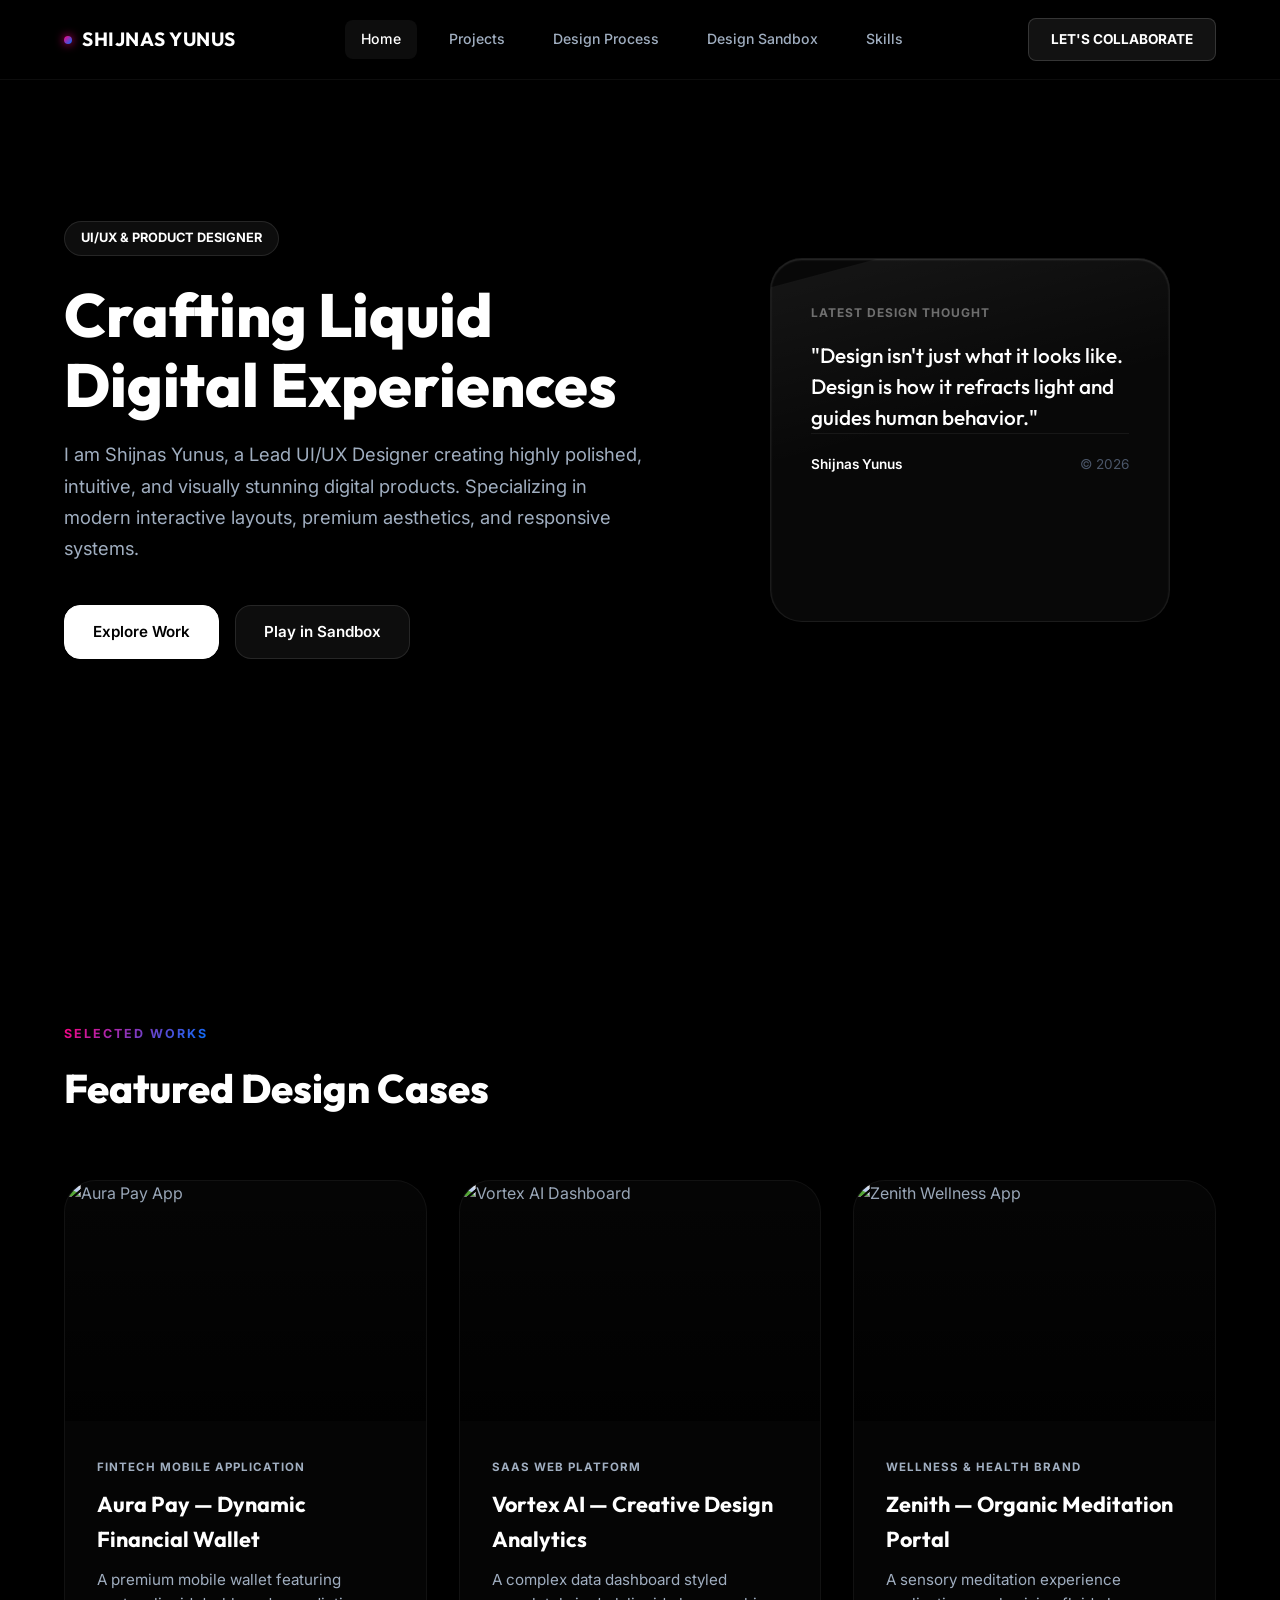
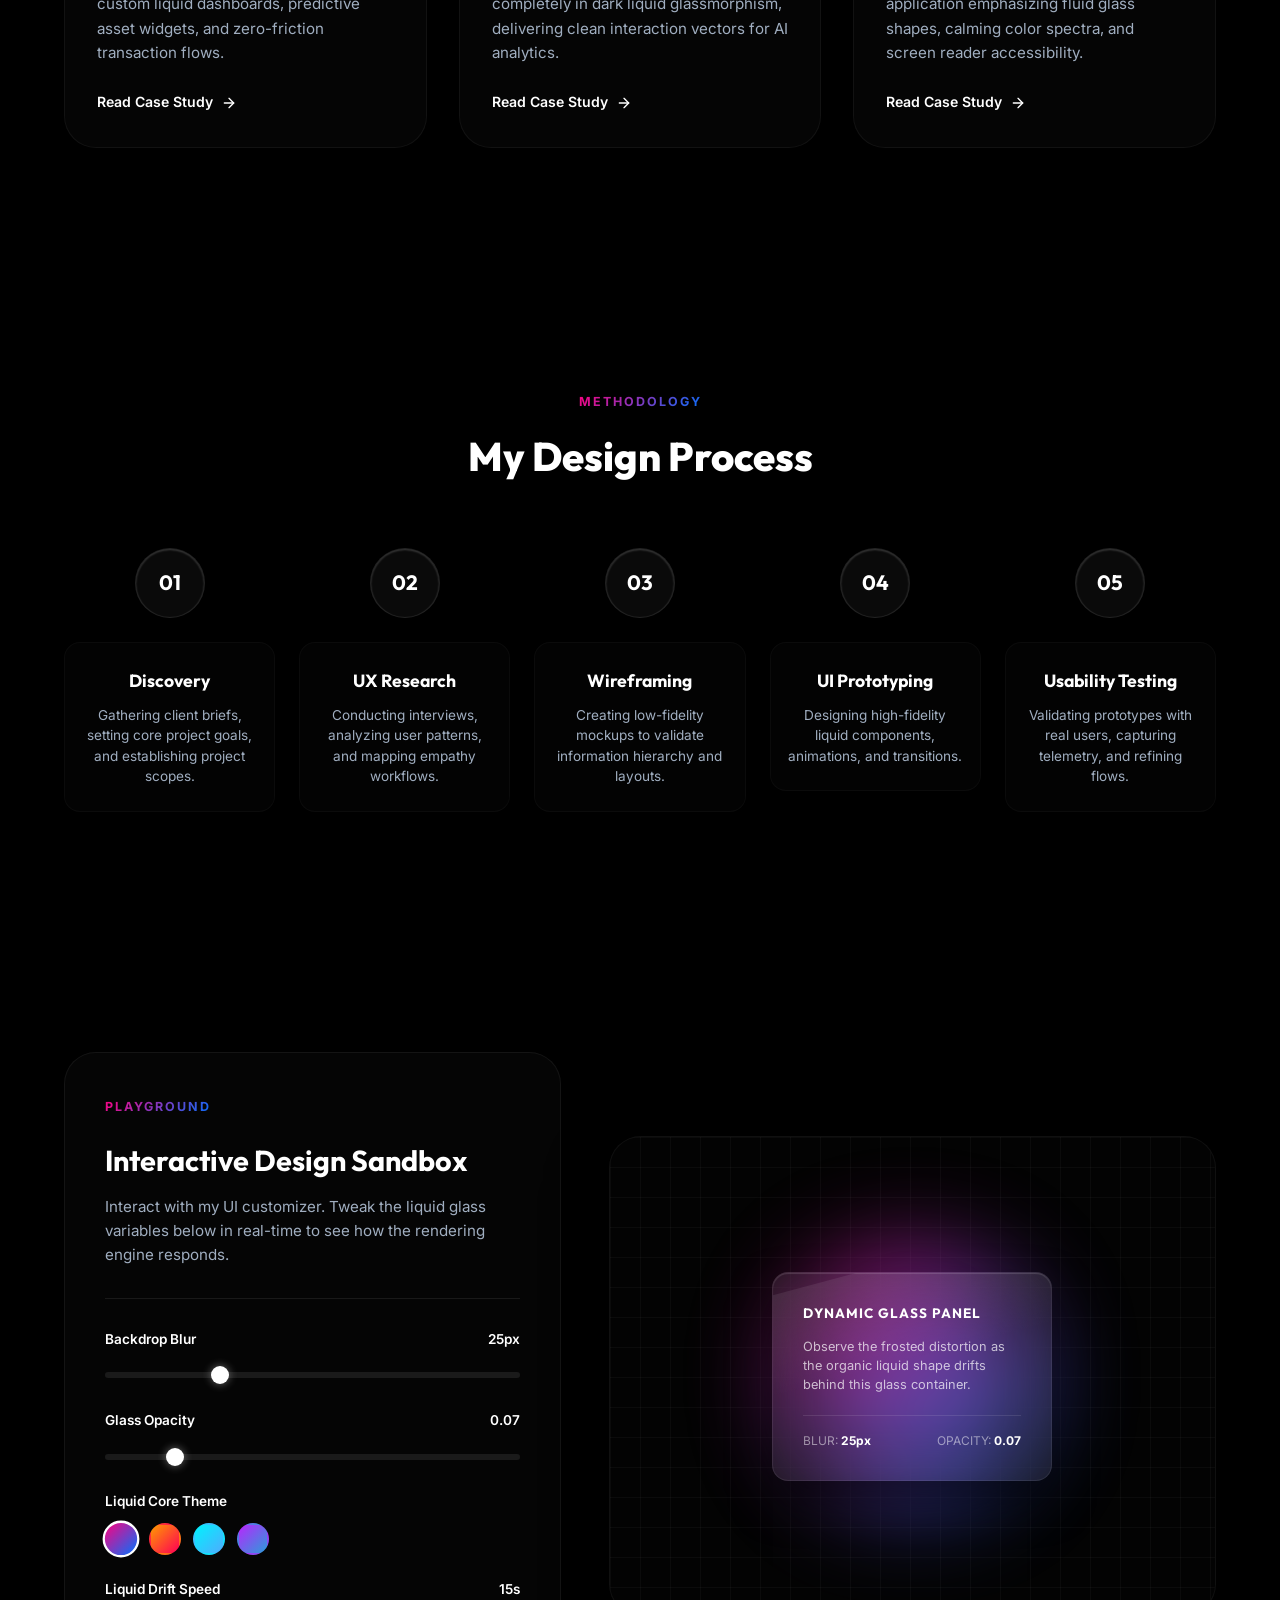
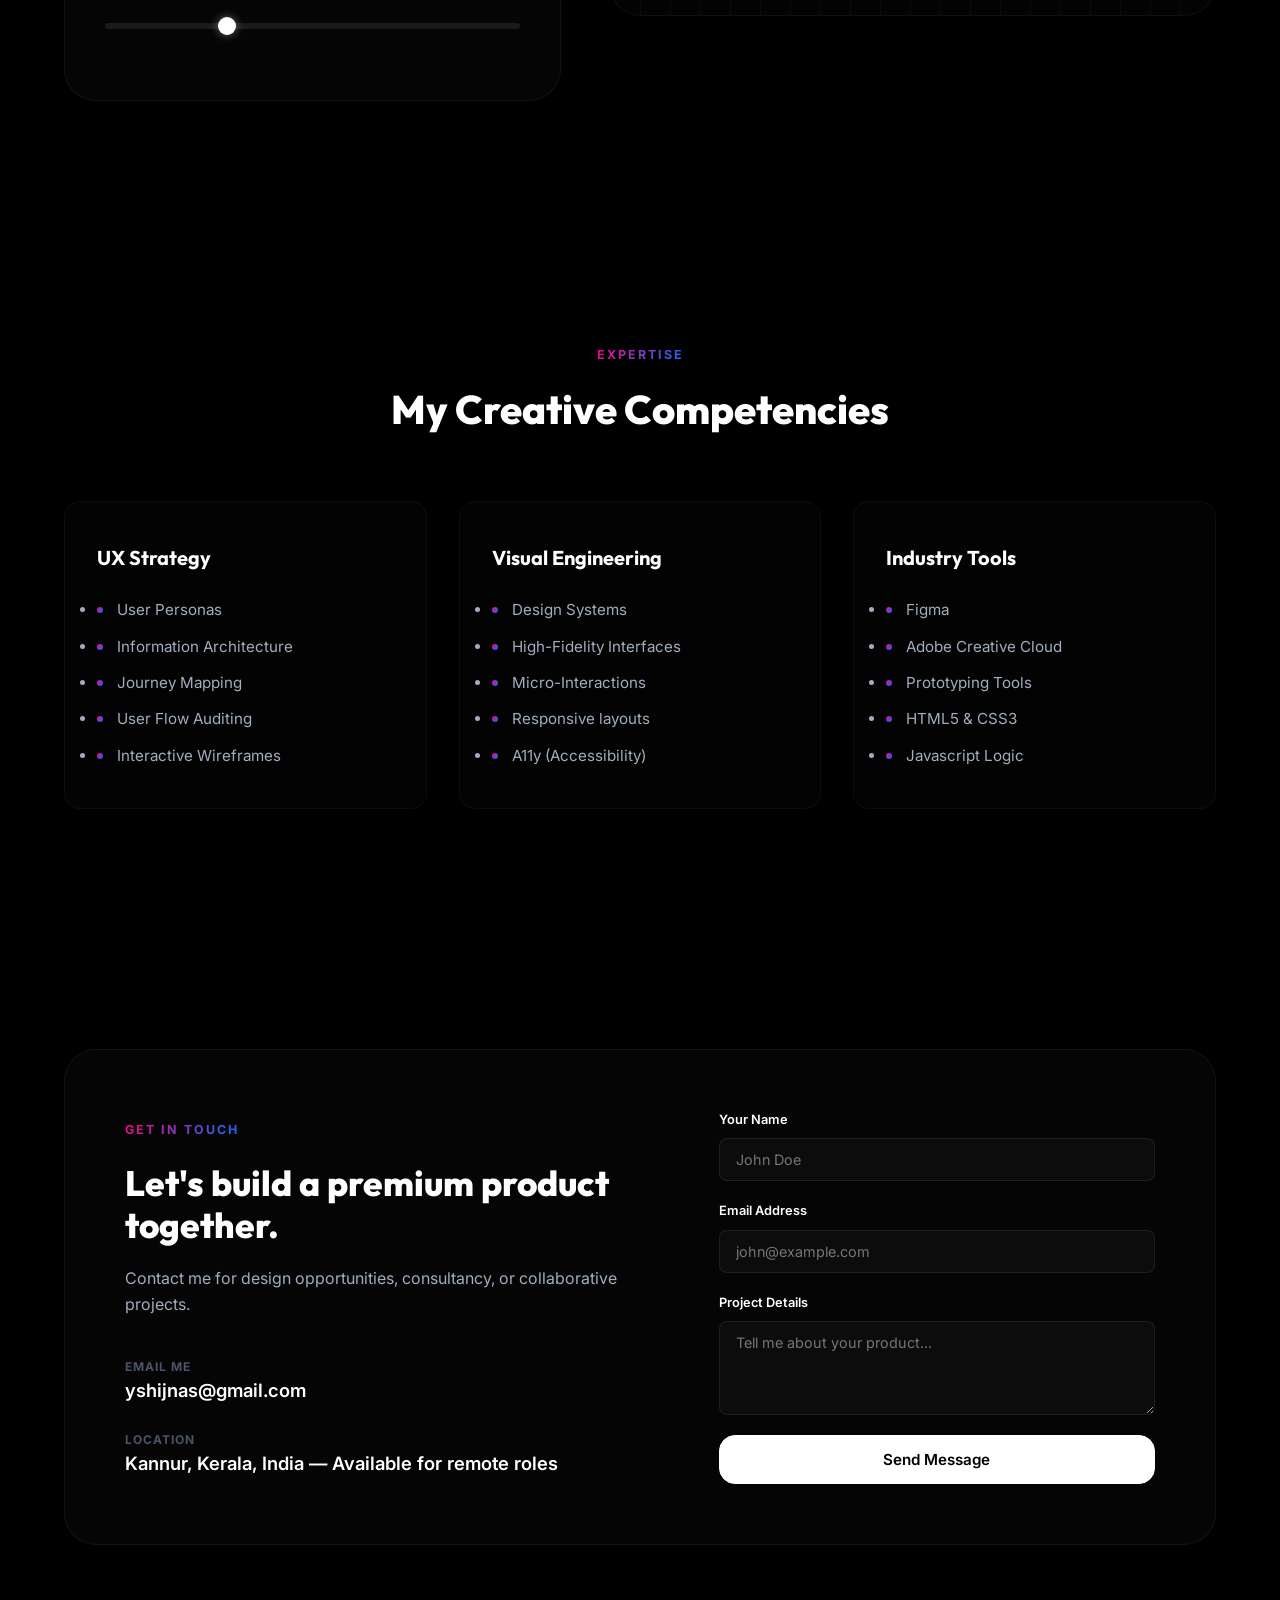
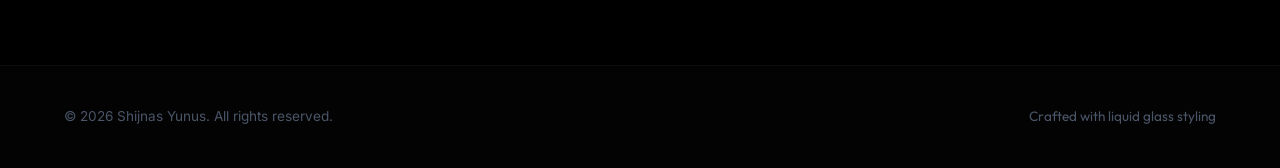
==== ui-ux/index.html @ d9aaab81 "chore: restructure project to root directory" ====
<!DOCTYPE html>
<html lang="en">
<head>
  <meta charset="UTF-8">
  <meta name="viewport" content="width=device-width, initial-scale=1.0">
  <title>Shijnas Yunus | Lead UI/UX Designer Portfolio</title>
  <meta name="description" content="Portfolio of Shijnas Yunus, Lead UI/UX Designer. Specializing in liquid glass designs, wireframing, interactive prototyping, and modern design systems.">
  
  <!-- Google Fonts -->
  <link rel="preconnect" href="https://fonts.googleapis.com">
  <link rel="preconnect" href="https://fonts.gstatic.com" crossorigin>
  <link href="https://fonts.googleapis.com/css2?family=Inter:wght@300;400;500;600;700&family=Outfit:wght@400;500;600;700;800&display=swap" rel="stylesheet">
  
  <!-- CSS Stylesheet -->
  <link rel="stylesheet" href="styles.css">
</head>
<body>

  <!-- Floating Liquid Organic Blobs behind glass -->
  <div class="liquid-background">
    <div class="liquid-blob blob-red"></div>
    <div class="liquid-blob blob-blue"></div>
    <div class="liquid-blob blob-purple"></div>
  </div>

  <!-- Glass Header -->
  <header class="glass-header">
    <div class="header-container">
      <a href="#home" class="logo">
        <span class="logo-dot"></span>
        <span>SHIJNAS YUNUS</span>
      </a>
      
      <button class="menu-toggle" aria-label="Toggle navigation">
        <span></span>
        <span></span>
        <span></span>
      </button>

      <nav class="nav-menu">
        <a href="#home" class="nav-link active">Home</a>
        <a href="#projects" class="nav-link">Projects</a>
        <a href="#process" class="nav-link">Design Process</a>
        <a href="#sandbox" class="nav-link">Design Sandbox</a>
        <a href="#skills" class="nav-link">Skills</a>
        <a href="#contact" class="nav-btn-mobile">Let's Collaborate</a>
      </nav>
      
      <a href="#contact" class="nav-btn">LET'S COLLABORATE</a>
    </div>
  </header>

  <!-- Hero Section -->
  <section id="home" class="hero-section">
    <div class="container hero-container">
      <div class="hero-content">
        <span class="designer-badge">UI/UX & PRODUCT DESIGNER</span>
        <h1 class="hero-title">Crafting Liquid Digital Experiences</h1>
        <p class="hero-desc">
          I am Shijnas Yunus, a Lead UI/UX Designer creating highly polished, intuitive, and visually stunning digital products. Specializing in modern interactive layouts, premium aesthetics, and responsive systems.
        </p>
        <div class="hero-ctas">
          <a href="#projects" class="btn btn-glass-primary">Explore Work</a>
          <a href="#sandbox" class="btn btn-glass-secondary">Play in Sandbox</a>
        </div>
      </div>

      <!-- Glass Visual Box -->
      <div class="hero-glass-box">
        <div class="liquid-glass-card">
          <div class="glass-reflection"></div>
          <div class="card-inner-content">
            <span class="card-tag">LATEST DESIGN THOUGHT</span>
            <h3>"Design isn't just what it looks like. Design is how it refracts light and guides human behavior."</h3>
            <div class="card-meta">
              <span class="designer-name">Shijnas Yunus</span>
              <span class="design-year">© 2026</span>
            </div>
          </div>
        </div>
      </div>
    </div>
  </section>

  <!-- Projects Section -->
  <section id="projects" class="projects-section">
    <div class="container">
      <div class="section-header">
        <span class="sub-tag">SELECTED WORKS</span>
        <h2 class="title">Featured Design Cases</h2>
      </div>

      <div class="projects-grid">
        <!-- Project 1 -->
        <div class="project-card">
          <div class="project-img-wrapper">
            <img src="https://images.unsplash.com/photo-1616469829581-73993eb86b02?auto=format&fit=crop&q=80&w=600" alt="Aura Pay App" class="project-img">
            <div class="img-glass-overlay"></div>
          </div>
          <div class="project-details">
            <span class="project-tag">FINTECH MOBILE APPLICATION</span>
            <h3 class="project-title">Aura Pay — Dynamic Financial Wallet</h3>
            <p class="project-desc">A premium mobile wallet featuring custom liquid dashboards, predictive asset widgets, and zero-friction transaction flows.</p>
            <div class="project-links">
              <a href="#" class="view-case-btn">Read Case Study <svg xmlns="http://www.w3.org/2000/svg" width="16" height="16" viewBox="0 0 24 24" fill="none" stroke="currentColor" stroke-width="2" stroke-linecap="round" stroke-linejoin="round"><line x1="5" y1="12" x2="19" y2="12"></line><polyline points="12 5 19 12 12 19"></polyline></svg></a>
            </div>
          </div>
        </div>

        <!-- Project 2 -->
        <div class="project-card">
          <div class="project-img-wrapper">
            <img src="https://images.unsplash.com/photo-1551288049-bebda4e38f71?auto=format&fit=crop&q=80&w=600" alt="Vortex AI Dashboard" class="project-img">
            <div class="img-glass-overlay"></div>
          </div>
          <div class="project-details">
            <span class="project-tag">SAAS WEB PLATFORM</span>
            <h3 class="project-title">Vortex AI — Creative Design Analytics</h3>
            <p class="project-desc">A complex data dashboard styled completely in dark liquid glassmorphism, delivering clean interaction vectors for AI analytics.</p>
            <div class="project-links">
              <a href="#" class="view-case-btn">Read Case Study <svg xmlns="http://www.w3.org/2000/svg" width="16" height="16" viewBox="0 0 24 24" fill="none" stroke="currentColor" stroke-width="2" stroke-linecap="round" stroke-linejoin="round"><line x1="5" y1="12" x2="19" y2="12"></line><polyline points="12 5 19 12 12 19"></polyline></svg></a>
            </div>
          </div>
        </div>

        <!-- Project 3 -->
        <div class="project-card">
          <div class="project-img-wrapper">
            <img src="https://images.unsplash.com/photo-1506126613408-eca07ce68773?auto=format&fit=crop&q=80&w=600" alt="Zenith Wellness App" class="project-img">
            <div class="img-glass-overlay"></div>
          </div>
          <div class="project-details">
            <span class="project-tag">WELLNESS & HEALTH BRAND</span>
            <h3 class="project-title">Zenith — Organic Meditation Portal</h3>
            <p class="project-desc">A sensory meditation experience application emphasizing fluid glass shapes, calming color spectra, and screen reader accessibility.</p>
            <div class="project-links">
              <a href="#" class="view-case-btn">Read Case Study <svg xmlns="http://www.w3.org/2000/svg" width="16" height="16" viewBox="0 0 24 24" fill="none" stroke="currentColor" stroke-width="2" stroke-linecap="round" stroke-linejoin="round"><line x1="5" y1="12" x2="19" y2="12"></line><polyline points="12 5 19 12 12 19"></polyline></svg></a>
            </div>
          </div>
        </div>
      </div>
    </div>
  </section>

  <!-- Design Process Section -->
  <section id="process" class="process-section">
    <div class="container">
      <div class="section-header centered">
        <span class="sub-tag">METHODOLOGY</span>
        <h2 class="title">My Design Process</h2>
      </div>

      <div class="process-flow">
        <!-- Node 1 -->
        <div class="process-node">
          <div class="node-glass-circle">01</div>
          <div class="node-card">
            <h4>Discovery</h4>
            <p>Gathering client briefs, setting core project goals, and establishing project scopes.</p>
          </div>
        </div>

        <!-- Node 2 -->
        <div class="process-node">
          <div class="node-glass-circle">02</div>
          <div class="node-card">
            <h4>UX Research</h4>
            <p>Conducting interviews, analyzing user patterns, and mapping empathy workflows.</p>
          </div>
        </div>

        <!-- Node 3 -->
        <div class="process-node">
          <div class="node-glass-circle">03</div>
          <div class="node-card">
            <h4>Wireframing</h4>
            <p>Creating low-fidelity mockups to validate information hierarchy and layouts.</p>
          </div>
        </div>

        <!-- Node 4 -->
        <div class="process-node">
          <div class="node-glass-circle">04</div>
          <div class="node-card">
            <h4>UI Prototyping</h4>
            <p>Designing high-fidelity liquid components, animations, and transitions.</p>
          </div>
        </div>

        <!-- Node 5 -->
        <div class="process-node">
          <div class="node-glass-circle">05</div>
          <div class="node-card">
            <h4>Usability Testing</h4>
            <p>Validating prototypes with real users, capturing telemetry, and refining flows.</p>
          </div>
        </div>
      </div>
    </div>
  </section>

  <!-- Design Sandbox / Playground -->
  <section id="sandbox" class="sandbox-section">
    <div class="container">
      <div class="sandbox-grid">
        <!-- Controls Panel -->
        <div class="sandbox-controls-card">
          <span class="sub-tag">PLAYGROUND</span>
          <h3 class="sandbox-title">Interactive Design Sandbox</h3>
          <p class="sandbox-desc">
            Interact with my UI customizer. Tweak the liquid glass variables below in real-time to see how the rendering engine responds.
          </p>

          <hr class="control-divider">

          <div class="control-group">
            <div class="control-label-row">
              <label for="blur-slider">Backdrop Blur</label>
              <span id="blur-val">25px</span>
            </div>
            <input type="range" id="blur-slider" min="5" max="80" value="25" class="slider">
          </div>

          <div class="control-group">
            <div class="control-label-row">
              <label for="opacity-slider">Glass Opacity</label>
              <span id="opacity-val">0.07</span>
            </div>
            <input type="range" id="opacity-slider" min="1" max="40" value="7" class="slider">
          </div>

          <div class="control-group">
            <div class="control-label-row">
              <label for="color-picker">Liquid Core Theme</label>
            </div>
            <div class="color-options">
              <button class="color-btn active" data-gradient="linear-gradient(135deg, #ff007f, #0072ff)"></button>
              <button class="color-btn" data-gradient="linear-gradient(135deg, #ff9900, #ff0055)"></button>
              <button class="color-btn" data-gradient="linear-gradient(135deg, #00f2fe, #4facfe)"></button>
              <button class="color-btn" data-gradient="linear-gradient(135deg, #b827fc, #2c9cdb)"></button>
            </div>
          </div>

          <div class="control-group">
            <div class="control-label-row">
              <label for="speed-slider">Liquid Drift Speed</label>
              <span id="speed-val">15s</span>
            </div>
            <input type="range" id="speed-slider" min="5" max="40" value="15" class="slider">
          </div>
        </div>

        <!-- Live Viewport Display Panel -->
        <div class="sandbox-viewport-card">
          <div class="viewport-mesh-bg"></div>
          <!-- Sandbox Organic Fluid Shape -->
          <div class="viewport-fluid-blob" id="sandbox-blob"></div>
          
          <!-- Custom Glass Card -->
          <div class="custom-glass-card" id="sandbox-glass-card">
            <div class="custom-glass-reflection"></div>
            <div class="viewport-inner-content">
              <h4>DYNAMIC GLASS PANEL</h4>
              <p>Observe the frosted distortion as the organic liquid shape drifts behind this glass container.</p>
              <div class="spec-metrics">
                <div><span>BLUR:</span> <strong id="spec-blur">25px</strong></div>
                <div><span>OPACITY:</span> <strong id="spec-opacity">0.07</strong></div>
              </div>
            </div>
          </div>
        </div>
      </div>
    </div>
  </section>

  <!-- Skills & Tools -->
  <section id="skills" class="skills-section">
    <div class="container">
      <div class="section-header centered">
        <span class="sub-tag">EXPERTISE</span>
        <h2 class="title">My Creative Competencies</h2>
      </div>

      <div class="skills-grid-layout">
        <!-- Competency Card 1 -->
        <div class="glass-skill-card">
          <h3>UX Strategy</h3>
          <ul class="skill-tags">
            <li>User Personas</li>
            <li>Information Architecture</li>
            <li>Journey Mapping</li>
            <li>User Flow Auditing</li>
            <li>Interactive Wireframes</li>
          </ul>
        </div>

        <!-- Competency Card 2 -->
        <div class="glass-skill-card">
          <h3>Visual Engineering</h3>
          <ul class="skill-tags">
            <li>Design Systems</li>
            <li>High-Fidelity Interfaces</li>
            <li>Micro-Interactions</li>
            <li>Responsive layouts</li>
            <li>A11y (Accessibility)</li>
          </ul>
        </div>

        <!-- Competency Card 3 -->
        <div class="glass-skill-card">
          <h3>Industry Tools</h3>
          <ul class="skill-tags">
            <li>Figma</li>
            <li>Adobe Creative Cloud</li>
            <li>Prototyping Tools</li>
            <li>HTML5 & CSS3</li>
            <li>Javascript Logic</li>
          </ul>
        </div>
      </div>
    </div>
  </section>

  <!-- Contact Section (Let's Collaborate) -->
  <section id="contact" class="contact-section">
    <div class="container">
      <div class="contact-glass-panel">
        <div class="contact-left">
          <span class="sub-tag">GET IN TOUCH</span>
          <h2>Let's build a premium product together.</h2>
          <p>Contact me for design opportunities, consultancy, or collaborative projects.</p>
          
          <div class="contact-info">
            <div class="contact-item">
              <span class="info-label">EMAIL ME</span>
              <a href="mailto:yshijnas@gmail.com" class="info-val">yshijnas@gmail.com</a>
            </div>
            <div class="contact-item">
              <span class="info-label">LOCATION</span>
              <span class="info-val">Kannur, Kerala, India — Available for remote roles</span>
            </div>
          </div>
        </div>

        <div class="contact-right">
          <!-- Glass Input Form -->
          <form class="glass-form" onsubmit="event.preventDefault(); alert('Message simulation sent successfully!');">
            <div class="form-group">
              <label for="name">Your Name</label>
              <input type="text" id="name" required placeholder="John Doe">
            </div>
            <div class="form-group">
              <label for="email">Email Address</label>
              <input type="email" id="email" required placeholder="john@example.com">
            </div>
            <div class="form-group">
              <label for="message">Project Details</label>
              <textarea id="message" rows="4" required placeholder="Tell me about your product..."></textarea>
            </div>
            <button type="submit" class="btn btn-glass-primary btn-full">Send Message</button>
          </form>
        </div>
      </div>
    </div>
  </section>

  <!-- Footer -->
  <footer class="footer">
    <div class="container footer-container">
      <p>&copy; 2026 Shijnas Yunus. All rights reserved.</p>
      <p class="designed-by">Crafted with liquid glass styling</p>
    </div>
  </footer>

  <!-- Script File -->
  <script src="script.js"></script>
</body>
</html>
---- ui-ux/styles.css ----
/* ==========================================================================
   DESIGN VARIABLES
   ========================================================================== */
:root {
  --bg-black: #000000;
  --bg-black-soft: #050505;
  --text-primary: #ffffff;
  --text-secondary: #a0aec0;
  --text-muted: #4a5568;
  
  /* Glass Variables (Can be updated dynamically by JS Sandbox) */
  --glass-blur: 25px;
  --glass-opacity: 0.07;
  --glass-border: rgba(255, 255, 255, 0.08);
  --glass-background: rgba(255, 255, 255, var(--glass-opacity));
  
  /* Active Liquid Core Theme Gradients */
  --liquid-gradient: linear-gradient(135deg, #ff007f, #0072ff);
  --liquid-speed: 15s;
  
  /* Fonts */
  --font-display: 'Outfit', sans-serif;
  --font-body: 'Inter', sans-serif;
  
  --radius-sm: 8px;
  --radius-md: 16px;
  --radius-lg: 32px;
  --transition-normal: 0.4s cubic-bezier(0.16, 1, 0.3, 1);
  --transition-fast: 0.2s cubic-bezier(0.16, 1, 0.3, 1);
}

/* ==========================================================================
   RESET & BASE
   ========================================================================== */
*, *::before, *::after {
  box-sizing: border-box;
  margin: 0;
  padding: 0;
}

html {
  scroll-behavior: smooth;
  font-size: 16px;
  background-color: var(--bg-black);
}

body {
  font-family: var(--font-body);
  color: var(--text-secondary);
  background-color: var(--bg-black);
  overflow-x: hidden;
  line-height: 1.6;
}

::-webkit-scrollbar {
  width: 8px;
}
::-webkit-scrollbar-track {
  background: var(--bg-black);
}
::-webkit-scrollbar-thumb {
  background: rgba(255, 255, 255, 0.15);
  border-radius: 4px;
}
::-webkit-scrollbar-thumb:hover {
  background: rgba(255, 255, 255, 0.3);
}

a {
  text-decoration: none;
  color: inherit;
  transition: var(--transition-fast);
}

/* ==========================================================================
   LIQUID BACKGROUND ACCENTS
   ========================================================================== */
.liquid-background {
  position: fixed;
  inset: 0;
  z-index: -1;
  overflow: hidden;
  background-color: var(--bg-black);
  pointer-events: none;
}

.liquid-blob {
  position: absolute;
  border-radius: 50%;
  filter: blur(80px);
  mix-blend-mode: screen;
  opacity: 0.35;
  animation: floatFluid var(--liquid-speed) infinite alternate ease-in-out;
}

.blob-red {
  width: 450px;
  height: 450px;
  background: linear-gradient(135deg, #ff007f, #7f00ff);
  top: -10%;
  left: 10%;
  animation-duration: 20s;
}

.blob-blue {
  width: 500px;
  height: 500px;
  background: linear-gradient(135deg, #0072ff, #00c6ff);
  bottom: 10%;
  right: -10%;
  animation-duration: 25s;
  animation-delay: -5s;
}

.blob-purple {
  width: 350px;
  height: 350px;
  background: linear-gradient(135deg, #a83279, #ff4b2b);
  top: 40%;
  left: 60%;
  animation-duration: 18s;
  animation-delay: -3s;
}

@keyframes floatFluid {
  0% {
    transform: translate(0, 0) scale(1) rotate(0deg);
    border-radius: 42% 58% 70% 30% / 45% 45% 55% 55%;
  }
  50% {
    transform: translate(80px, 60px) scale(1.15) rotate(180deg);
    border-radius: 70% 30% 52% 48% / 60% 40% 60% 40%;
  }
  100% {
    transform: translate(-40px, 100px) scale(0.9) rotate(360deg);
    border-radius: 35% 65% 30% 70% / 50% 50% 50% 50%;
  }
}

/* ==========================================================================
   LAYOUT
   ========================================================================== */
.container {
  width: 100%;
  max-width: 1200px;
  margin: 0 auto;
  padding: 0 24px;
}

section {
  padding: 120px 0;
  position: relative;
}

/* ==========================================================================
   GLASS STYLING UTILITIES (LIQUID GLASS SYSTEM)
   ========================================================================== */
.glass-panel {
  background: var(--glass-background);
  backdrop-filter: blur(var(--glass-blur));
  -webkit-backdrop-filter: blur(var(--glass-blur));
  border: 1px solid var(--glass-border);
  box-shadow: 
    0 10px 30px rgba(0, 0, 0, 0.5),
    inset 0 1px 1px rgba(255, 255, 255, 0.1);
}

/* ==========================================================================
   GLASS HEADER
   ========================================================================== */
.glass-header {
  height: 80px;
  position: fixed;
  top: 0; left: 0; right: 0;
  z-index: 1000;
  display: flex;
  align-items: center;
  background-color: rgba(0, 0, 0, 0.4);
  backdrop-filter: blur(20px);
  -webkit-backdrop-filter: blur(20px);
  border-bottom: 1px solid rgba(255, 255, 255, 0.05);
  transition: var(--transition-normal);
}

.header-container {
  width: 100%;
  max-width: 1200px;
  margin: 0 auto;
  padding: 0 24px;
  display: flex;
  align-items: center;
  justify-content: space-between;
}

.logo {
  display: flex;
  align-items: center;
  gap: 10px;
  font-family: var(--font-display);
  font-weight: 700;
  font-size: 1.2rem;
  color: var(--text-primary);
  letter-spacing: 0.5px;
}
.logo-dot {
  width: 8px;
  height: 8px;
  border-radius: 50%;
  background: var(--liquid-gradient);
  box-shadow: 0 0 10px #ff007f;
}

.nav-menu {
  display: flex;
  align-items: center;
  gap: 16px;
}

.nav-link {
  font-family: var(--font-body);
  font-size: 0.88rem;
  font-weight: 500;
  color: var(--text-secondary);
  padding: 8px 16px;
  border-radius: var(--radius-sm);
}
.nav-link:hover, .nav-link.active {
  color: var(--text-primary);
  background-color: rgba(255, 255, 255, 0.05);
}

.nav-btn {
  font-family: var(--font-body);
  font-size: 0.85rem;
  font-weight: 700;
  padding: 10px 22px;
  border-radius: var(--radius-sm);
  background: var(--glass-background);
  backdrop-filter: blur(10px);
  border: 1px solid rgba(255, 255, 255, 0.15);
  color: var(--text-primary);
  box-shadow: 0 4px 15px rgba(0, 0, 0, 0.3);
}
.nav-btn:hover {
  background-color: var(--text-primary);
  color: var(--bg-black);
  transform: translateY(-2px);
  border-color: var(--text-primary);
}

.nav-btn-mobile {
  display: none;
}

.menu-toggle {
  display: none;
  flex-direction: column;
  justify-content: space-between;
  width: 26px;
  height: 18px;
  background: transparent;
  border: none;
  cursor: pointer;
  z-index: 1001;
}
.menu-toggle span {
  width: 100%;
  height: 2px;
  background-color: var(--text-primary);
  transition: all 0.3s ease;
}

/* ==========================================================================
   BUTTONS
   ========================================================================== */
.btn {
  display: inline-flex;
  align-items: center;
  justify-content: center;
  padding: 14px 28px;
  border-radius: var(--radius-md);
  font-family: var(--font-body);
  font-size: 0.95rem;
  font-weight: 600;
  cursor: pointer;
  transition: var(--transition-normal);
}

.btn-glass-primary {
  background: var(--text-primary);
  color: var(--bg-black);
  border: 1px solid var(--text-primary);
}
.btn-glass-primary:hover {
  background: transparent;
  color: var(--text-primary);
  transform: translateY(-3px);
  box-shadow: 0 10px 25px rgba(255, 255, 255, 0.1);
}

.btn-glass-secondary {
  background: rgba(255, 255, 255, 0.05);
  color: var(--text-primary);
  border: 1px solid rgba(255, 255, 255, 0.1);
  backdrop-filter: blur(10px);
}
.btn-glass-secondary:hover {
  background: rgba(255, 255, 255, 0.1);
  border-color: rgba(255, 255, 255, 0.2);
  transform: translateY(-2px);
}

.btn-full {
  width: 100%;
}

/* ==========================================================================
   SECTION HEADER
   ========================================================================== */
.section-header {
  margin-bottom: 60px;
}
.section-header.centered {
  text-align: center;
}

.sub-tag {
  display: inline-block;
  font-family: var(--font-body);
  font-size: 0.78rem;
  font-weight: 700;
  letter-spacing: 2px;
  background: var(--liquid-gradient);
  -webkit-background-clip: text;
  -webkit-text-fill-color: transparent;
  margin-bottom: 12px;
  text-transform: uppercase;
}

.title {
  font-family: var(--font-display);
  font-size: 2.5rem;
  font-weight: 800;
  color: var(--text-primary);
}

/* ==========================================================================
   HERO SECTION
   ========================================================================== */
.hero-section {
  min-height: 100vh;
  display: flex;
  align-items: center;
  padding-top: 100px;
}

.hero-container {
  display: grid;
  grid-template-columns: 1.1fr 0.9fr;
  gap: 60px;
  align-items: center;
}

.designer-badge {
  display: inline-block;
  font-family: var(--font-body);
  font-size: 0.8rem;
  font-weight: 700;
  color: var(--text-primary);
  background-color: rgba(255, 255, 255, 0.05);
  border: 1px solid rgba(255, 255, 255, 0.1);
  padding: 6px 16px;
  border-radius: 30px;
  margin-bottom: 24px;
}

.hero-title {
  font-family: var(--font-display);
  font-size: 3.8rem;
  font-weight: 800;
  line-height: 1.15;
  color: var(--text-primary);
  margin-bottom: 20px;
}

.hero-desc {
  font-size: 1.15rem;
  line-height: 1.7;
  color: var(--text-secondary);
  margin-bottom: 40px;
  max-width: 580px;
}

.hero-ctas {
  display: flex;
  gap: 16px;
}

/* Hero Glass Box */
.hero-glass-box {
  display: flex;
  justify-content: center;
}

.liquid-glass-card {
  width: 100%;
  max-width: 400px;
  aspect-ratio: 1.1 / 1;
  background: rgba(255, 255, 255, 0.03);
  backdrop-filter: blur(35px);
  -webkit-backdrop-filter: blur(35px);
  border: 1px solid rgba(255, 255, 255, 0.08);
  border-radius: var(--radius-lg);
  padding: 40px;
  position: relative;
  overflow: hidden;
  box-shadow: 
    0 30px 60px rgba(0, 0, 0, 0.6),
    inset 0 1px 2px rgba(255, 255, 255, 0.15);
  display: flex;
  flex-direction: column;
  justify-content: space-between;
}

.glass-reflection {
  position: absolute;
  top: 0; left: 0; right: 0; height: 50%;
  background: linear-gradient(to bottom, rgba(255, 255, 255, 0.05) 0%, transparent 100%);
  transform: skewY(-15deg) translateY(-25px);
  pointer-events: none;
}

.card-tag {
  font-family: var(--font-body);
  font-size: 0.75rem;
  font-weight: 700;
  color: rgba(255, 255, 255, 0.4);
  letter-spacing: 1px;
}

.liquid-glass-card h3 {
  font-family: var(--font-display);
  font-size: 1.3rem;
  font-weight: 500;
  color: var(--text-primary);
  line-height: 1.5;
  margin-top: 15px;
}

.card-meta {
  display: flex;
  justify-content: space-between;
  border-top: 1px solid rgba(255, 255, 255, 0.06);
  padding-top: 20px;
  font-size: 0.85rem;
}
.designer-name {
  color: var(--text-primary);
  font-weight: 600;
}
.design-year {
  color: var(--text-muted);
}

/* ==========================================================================
   PROJECTS SECTION
   ========================================================================== */
.projects-grid {
  display: grid;
  grid-template-columns: repeat(auto-fit, minmax(320px, 1fr));
  gap: 32px;
}

.project-card {
  background: rgba(255, 255, 255, 0.02);
  backdrop-filter: blur(20px);
  border: 1px solid rgba(255, 255, 255, 0.05);
  border-radius: var(--radius-lg);
  overflow: hidden;
  transition: var(--transition-normal);
}
.project-card:hover {
  transform: translateY(-8px);
  border-color: rgba(255, 255, 255, 0.12);
  background: rgba(255, 255, 255, 0.04);
  box-shadow: 0 30px 60px rgba(0, 0, 0, 0.6);
}

.project-img-wrapper {
  position: relative;
  aspect-ratio: 1.5 / 1;
  overflow: hidden;
}

.project-img {
  width: 100%;
  height: 100%;
  object-fit: cover;
  transition: var(--transition-normal);
}
.project-card:hover .project-img {
  transform: scale(1.05);
}

.img-glass-overlay {
  position: absolute;
  inset: 0;
  background: linear-gradient(to top, #000000 0%, transparent 100%);
  opacity: 0.8;
  z-index: 1;
}

.project-details {
  padding: 32px;
}

.project-tag {
  font-family: var(--font-body);
  font-size: 0.72rem;
  font-weight: 700;
  color: var(--text-secondary);
  letter-spacing: 1px;
}

.project-title {
  font-family: var(--font-display);
  font-size: 1.35rem;
  font-weight: 700;
  color: var(--text-primary);
  margin-top: 8px;
  margin-bottom: 12px;
}

.project-desc {
  font-size: 0.95rem;
  line-height: 1.6;
  color: var(--text-secondary);
  margin-bottom: 24px;
}

.view-case-btn {
  display: inline-flex;
  align-items: center;
  gap: 8px;
  font-family: var(--font-body);
  font-size: 0.88rem;
  font-weight: 600;
  color: var(--text-primary);
}
.view-case-btn svg {
  transition: var(--transition-fast);
}
.view-case-btn:hover svg {
  transform: translateX(4px);
}

/* ==========================================================================
   DESIGN PROCESS
   ========================================================================== */
.process-flow {
  display: grid;
  grid-template-columns: repeat(auto-fit, minmax(200px, 1fr));
  gap: 24px;
  margin-top: 60px;
}

.process-node {
  text-align: center;
  display: flex;
  flex-direction: column;
  align-items: center;
}

.node-glass-circle {
  width: 70px;
  height: 70px;
  border-radius: 50%;
  background: rgba(255, 255, 255, 0.04);
  backdrop-filter: blur(15px);
  border: 1px solid rgba(255, 255, 255, 0.1);
  display: flex;
  align-items: center;
  justify-content: center;
  font-family: var(--font-display);
  font-size: 1.3rem;
  font-weight: 700;
  color: var(--text-primary);
  margin-bottom: 24px;
  transition: var(--transition-normal);
  box-shadow: inset 0 1px 2px rgba(255,255,255,0.2);
}

.node-card {
  background: rgba(255, 255, 255, 0.01);
  border: 1px solid rgba(255, 255, 255, 0.03);
  border-radius: var(--radius-md);
  padding: 24px 16px;
  transition: var(--transition-normal);
}
.node-card h4 {
  font-family: var(--font-display);
  font-size: 1.1rem;
  font-weight: 700;
  color: var(--text-primary);
  margin-bottom: 10px;
}
.node-card p {
  font-size: 0.85rem;
  color: var(--text-secondary);
  line-height: 1.5;
}

.process-node:hover .node-glass-circle {
  transform: scale(1.1);
  background-color: var(--text-primary);
  color: var(--bg-black);
  border-color: var(--text-primary);
  box-shadow: 0 0 25px rgba(255, 255, 255, 0.2);
}
.process-node:hover .node-card {
  background: rgba(255, 255, 255, 0.03);
  border-color: rgba(255, 255, 255, 0.08);
  transform: translateY(-5px);
}

/* ==========================================================================
   DESIGN SANDBOX (PLAYGROUND)
   ========================================================================== */
.sandbox-grid {
  display: grid;
  grid-template-columns: 0.9fr 1.1fr;
  gap: 48px;
  align-items: center;
}

.sandbox-controls-card {
  background: rgba(255, 255, 255, 0.02);
  backdrop-filter: blur(30px);
  border: 1px solid rgba(255, 255, 255, 0.06);
  border-radius: var(--radius-lg);
  padding: 40px;
}

.sandbox-title {
  font-family: var(--font-display);
  font-size: 1.8rem;
  font-weight: 700;
  color: var(--text-primary);
  margin-top: 8px;
  margin-bottom: 12px;
}

.sandbox-desc {
  font-size: 0.95rem;
  color: var(--text-secondary);
  line-height: 1.6;
  margin-bottom: 30px;
}

.control-divider {
  border: none;
  height: 1px;
  background-color: rgba(255, 255, 255, 0.08);
  margin-bottom: 30px;
}

.control-group {
  margin-bottom: 24px;
}

.control-label-row {
  display: flex;
  justify-content: space-between;
  font-family: var(--font-body);
  font-size: 0.85rem;
  font-weight: 600;
  color: var(--text-primary);
  margin-bottom: 10px;
}

.slider {
  -webkit-appearance: none;
  width: 100%;
  height: 6px;
  border-radius: 3px;
  background: #1a1a1a;
  outline: none;
  transition: var(--transition-fast);
}
.slider::-webkit-slider-thumb {
  -webkit-appearance: none;
  appearance: none;
  width: 18px;
  height: 18px;
  border-radius: 50%;
  background: var(--text-primary);
  cursor: pointer;
  box-shadow: 0 0 10px rgba(255,255,255,0.4);
}

.color-options {
  display: flex;
  gap: 12px;
  margin-top: 8px;
}
.color-btn {
  width: 32px;
  height: 32px;
  border-radius: 50%;
  border: 2px solid transparent;
  cursor: pointer;
  padding: 0;
  transition: var(--transition-fast);
}
.color-btn:nth-child(1) { background: linear-gradient(135deg, #ff007f, #0072ff); }
.color-btn:nth-child(2) { background: linear-gradient(135deg, #ff9900, #ff0055); }
.color-btn:nth-child(3) { background: linear-gradient(135deg, #00f2fe, #4facfe); }
.color-btn:nth-child(4) { background: linear-gradient(135deg, #b827fc, #2c9cdb); }

.color-btn.active {
  border-color: var(--text-primary);
  transform: scale(1.15);
}

/* Sandbox Viewport Card */
.sandbox-viewport-card {
  height: 480px;
  background-color: #030303;
  border: 1px solid rgba(255, 255, 255, 0.05);
  border-radius: var(--radius-lg);
  position: relative;
  display: flex;
  align-items: center;
  justify-content: center;
  overflow: hidden;
  box-shadow: 0 30px 60px rgba(0, 0, 0, 0.5);
}

.viewport-mesh-bg {
  position: absolute;
  inset: 0;
  background-image: 
    linear-gradient(rgba(255, 255, 255, 0.03) 1px, transparent 1px),
    linear-gradient(90deg, rgba(255, 255, 255, 0.03) 1px, transparent 1px);
  background-size: 30px 30px;
  z-index: 1;
}

.viewport-fluid-blob {
  position: absolute;
  width: 250px;
  height: 250px;
  border-radius: 50%;
  background: var(--liquid-gradient);
  filter: blur(50px);
  z-index: 2;
  opacity: 0.8;
  animation: sandboxDrift var(--liquid-speed) infinite alternate ease-in-out;
  transition: background 0.5s ease;
}

@keyframes sandboxDrift {
  0% {
    transform: translate(-60px, -60px) rotate(0deg);
    border-radius: 40% 60% 60% 40% / 40% 40% 60% 60%;
  }
  100% {
    transform: translate(60px, 60px) rotate(360deg);
    border-radius: 60% 40% 40% 60% / 60% 60% 40% 40%;
  }
}

/* Dynamic Glass Card */
.custom-glass-card {
  width: 280px;
  background: var(--glass-background);
  backdrop-filter: blur(var(--glass-blur));
  -webkit-backdrop-filter: blur(var(--glass-blur));
  border: 1px solid var(--glass-border);
  border-radius: var(--radius-md);
  padding: 30px;
  position: relative;
  z-index: 3;
  box-shadow: 
    0 20px 40px rgba(0,0,0,0.6),
    inset 0 1px 1px rgba(255,255,255,0.15);
  overflow: hidden;
  transition: backdrop-filter 0.1s ease, background 0.1s ease;
}

.custom-glass-reflection {
  position: absolute;
  top: 0; left: 0; right: 0; height: 50%;
  background: linear-gradient(to bottom, rgba(255, 255, 255, 0.08) 0%, transparent 100%);
  transform: skewY(-15deg) translateY(-15px);
  pointer-events: none;
}

.viewport-inner-content h4 {
  font-family: var(--font-display);
  font-size: 0.85rem;
  font-weight: 700;
  color: var(--text-primary);
  margin-bottom: 12px;
  letter-spacing: 1px;
}
.viewport-inner-content p {
  font-size: 0.8rem;
  line-height: 1.5;
  color: rgba(255, 255, 255, 0.7);
  margin-bottom: 20px;
}

.spec-metrics {
  border-top: 1px solid rgba(255, 255, 255, 0.1);
  padding-top: 15px;
  display: flex;
  justify-content: space-between;
  font-family: var(--font-body);
  font-size: 0.75rem;
  color: rgba(255, 255, 255, 0.5);
}
.spec-metrics strong {
  color: var(--text-primary);
}

/* ==========================================================================
   SKILLS CLOUD
   ========================================================================== */
.skills-grid-layout {
  display: grid;
  grid-template-columns: repeat(auto-fit, minmax(280px, 1fr));
  gap: 32px;
  margin-top: 60px;
}

.glass-skill-card {
  background: rgba(255, 255, 255, 0.01);
  backdrop-filter: blur(15px);
  border: 1px solid rgba(255, 255, 255, 0.04);
  border-radius: var(--radius-md);
  padding: 40px 32px;
  transition: var(--transition-normal);
}
.glass-skill-card:hover {
  background: rgba(255, 255, 255, 0.03);
  border-color: rgba(255, 255, 255, 0.1);
  transform: translateY(-5px);
}

.glass-skill-card h3 {
  font-family: var(--font-display);
  font-size: 1.25rem;
  font-weight: 700;
  color: var(--text-primary);
  margin-bottom: 24px;
}

.skill-tags {
  display: flex;
  flex-direction: column;
  gap: 12px;
}
.skill-tags li {
  font-size: 0.95rem;
  color: var(--text-secondary);
  position: relative;
  padding-left: 20px;
}
.skill-tags li::before {
  content: '';
  position: absolute;
  left: 0; top: 50%;
  transform: translateY(-50%);
  width: 6px;
  height: 6px;
  border-radius: 50%;
  background: var(--liquid-gradient);
}

/* ==========================================================================
   CONTACT SECTION
   ========================================================================== */
.contact-glass-panel {
  background: rgba(255, 255, 255, 0.02);
  backdrop-filter: blur(35px);
  -webkit-backdrop-filter: blur(35px);
  border: 1px solid rgba(255, 255, 255, 0.06);
  border-radius: var(--radius-lg);
  padding: 60px;
  display: grid;
  grid-template-columns: 1.1fr 0.9fr;
  gap: 60px;
  align-items: center;
  box-shadow: 0 30px 60px rgba(0, 0, 0, 0.6);
}

.contact-left h2 {
  font-family: var(--font-display);
  font-size: 2.2rem;
  font-weight: 800;
  color: var(--text-primary);
  margin-top: 10px;
  margin-bottom: 20px;
  line-height: 1.2;
}

.contact-info {
  display: flex;
  flex-direction: column;
  gap: 24px;
  margin-top: 40px;
}
.info-label {
  display: block;
  font-family: var(--font-body);
  font-size: 0.75rem;
  font-weight: 700;
  letter-spacing: 1px;
  color: var(--text-muted);
}
.info-val {
  font-size: 1.15rem;
  font-weight: 600;
  color: var(--text-primary);
}
a.info-val:hover {
  text-decoration: underline;
}

/* Form Styles */
.glass-form {
  display: flex;
  flex-direction: column;
  gap: 20px;
}

.form-group {
  display: flex;
  flex-direction: column;
  gap: 8px;
}
.form-group label {
  font-family: var(--font-body);
  font-size: 0.8rem;
  font-weight: 600;
  color: var(--text-primary);
}
.form-group input, .form-group textarea {
  background: rgba(255, 255, 255, 0.03);
  border: 1px solid rgba(255, 255, 255, 0.08);
  border-radius: var(--radius-sm);
  padding: 12px 16px;
  font-family: var(--font-body);
  color: var(--text-primary);
  font-size: 0.9rem;
  outline: none;
  transition: var(--transition-fast);
}
.form-group input:focus, .form-group textarea:focus {
  border-color: rgba(255, 255, 255, 0.25);
  background: rgba(255, 255, 255, 0.06);
}

/* ==========================================================================
   FOOTER
   ========================================================================== */
.footer {
  background-color: #030303;
  border-top: 1px solid rgba(255, 255, 255, 0.04);
  padding: 40px 0;
  font-size: 0.85rem;
  color: var(--text-muted);
}
.footer-container {
  display: flex;
  justify-content: space-between;
  align-items: center;
}
.designed-by {
  font-family: var(--font-display);
}

/* ==========================================================================
   RESPONSIVE DESIGN (MEDIA QUERIES)
   ========================================================================== */
@media (max-width: 1024px) {
  .hero-container {
    grid-template-columns: 1fr;
    text-align: center;
    gap: 40px;
  }
  .hero-content {
    display: flex;
    flex-direction: column;
    align-items: center;
  }
  .hero-glass-box {
    margin-top: 20px;
  }
  
  .sandbox-grid {
    grid-template-columns: 1fr;
  }
  
  .contact-glass-panel {
    grid-template-columns: 1fr;
    padding: 40px;
  }
}

@media (max-width: 768px) {
  section {
    padding: 80px 0;
  }
  
  .hero-title {
    font-size: 2.8rem;
  }
  
  .title {
    font-size: 2rem;
  }
  
  .menu-toggle {
    display: flex;
  }
  
  .nav-menu {
    position: fixed;
    top: 80px;
    left: -100%;
    width: 100%;
    height: calc(100vh - 80px);
    background-color: rgba(0, 0, 0, 0.95);
    backdrop-filter: blur(20px);
    flex-direction: column;
    padding: 40px 24px;
    gap: 20px;
    transition: var(--transition-normal);
    align-items: stretch;
    border-top: 1px solid rgba(255, 255, 255, 0.05);
  }
  .nav-menu.open {
    left: 0;
  }
  
  .nav-link {
    text-align: center;
    padding: 12px;
    font-size: 1.05rem;
    background-color: rgba(255, 255, 255, 0.02);
  }
  
  .nav-btn {
    display: none;
  }
  .nav-btn-mobile {
    display: flex;
    justify-content: center;
    align-items: center;
    padding: 14px;
    background: var(--text-primary);
    color: var(--bg-black);
    font-weight: 700;
    border-radius: var(--radius-sm);
  }
  
  .menu-toggle.open span:nth-child(1) { transform: translateY(8px) rotate(45deg); }
  .menu-toggle.open span:nth-child(2) { opacity: 0; }
  .menu-toggle.open span:nth-child(3) { transform: translateY(-8px) rotate(-45deg); }
}
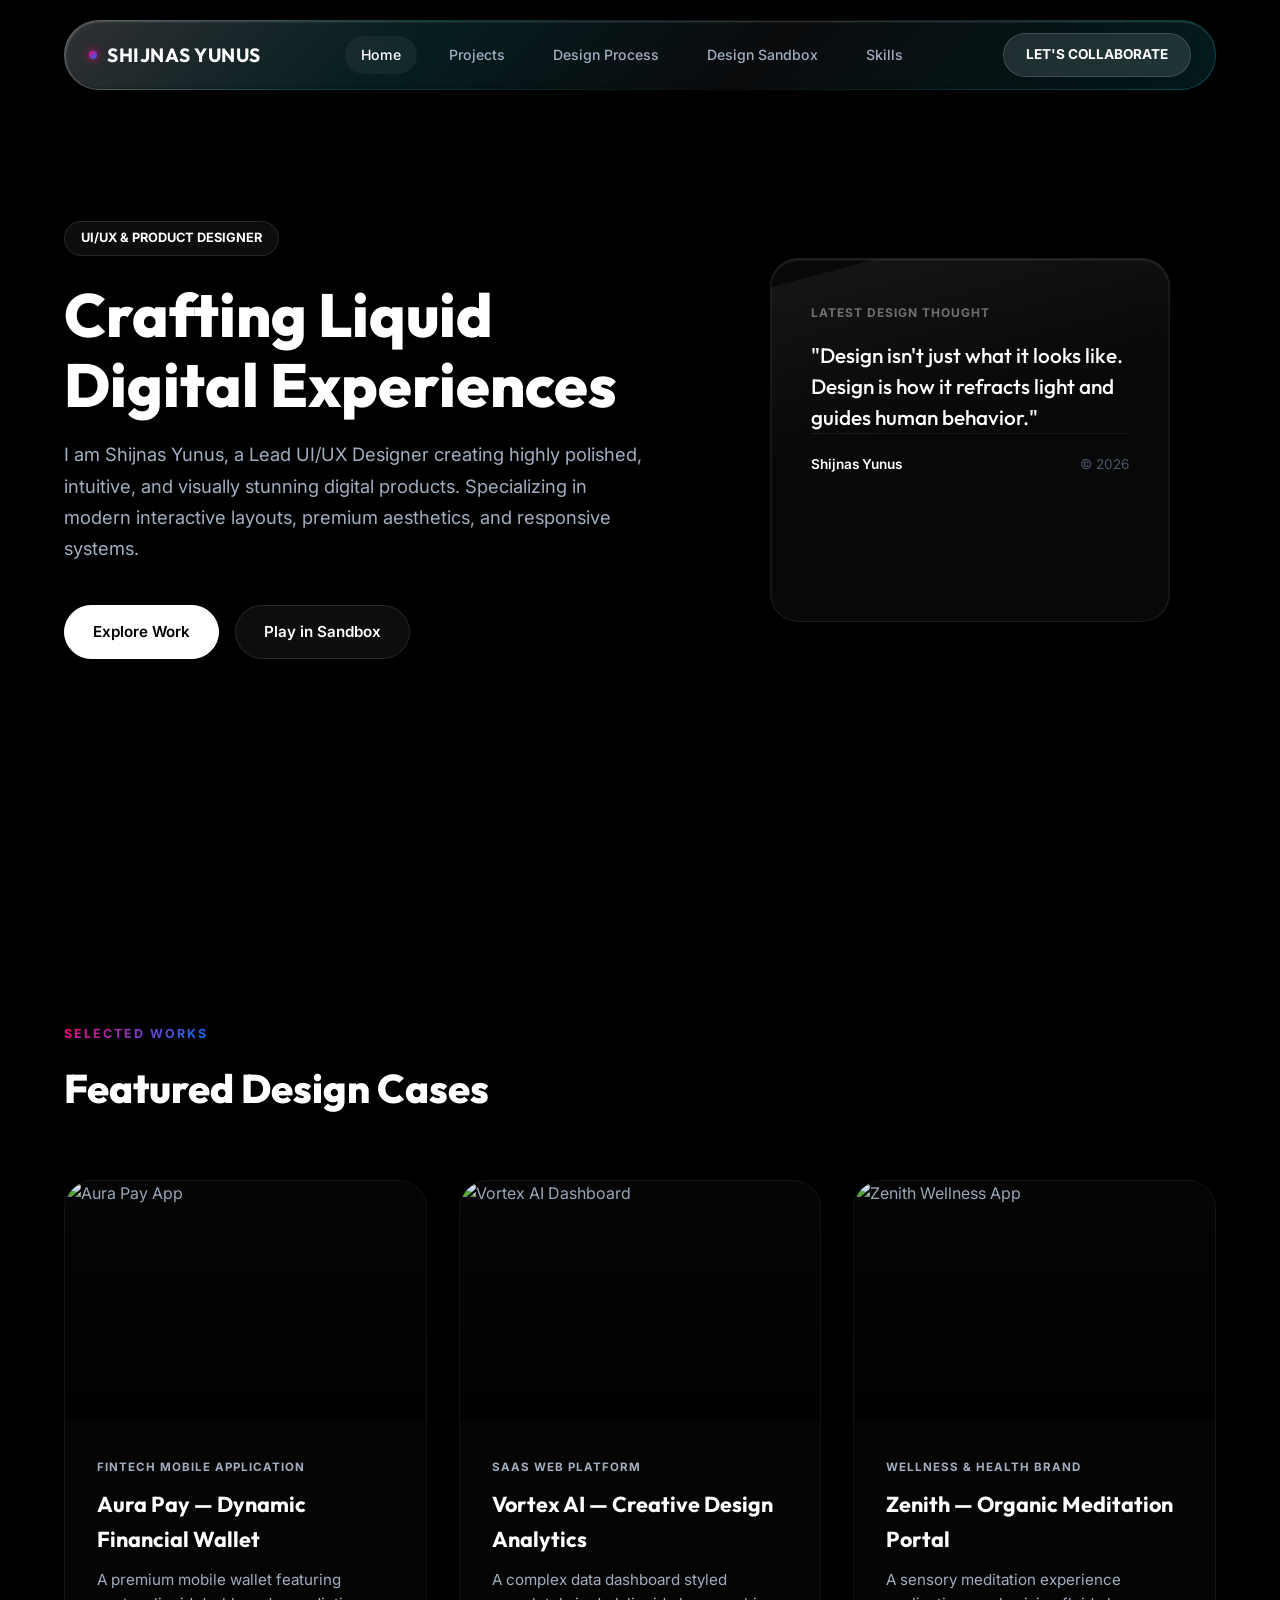
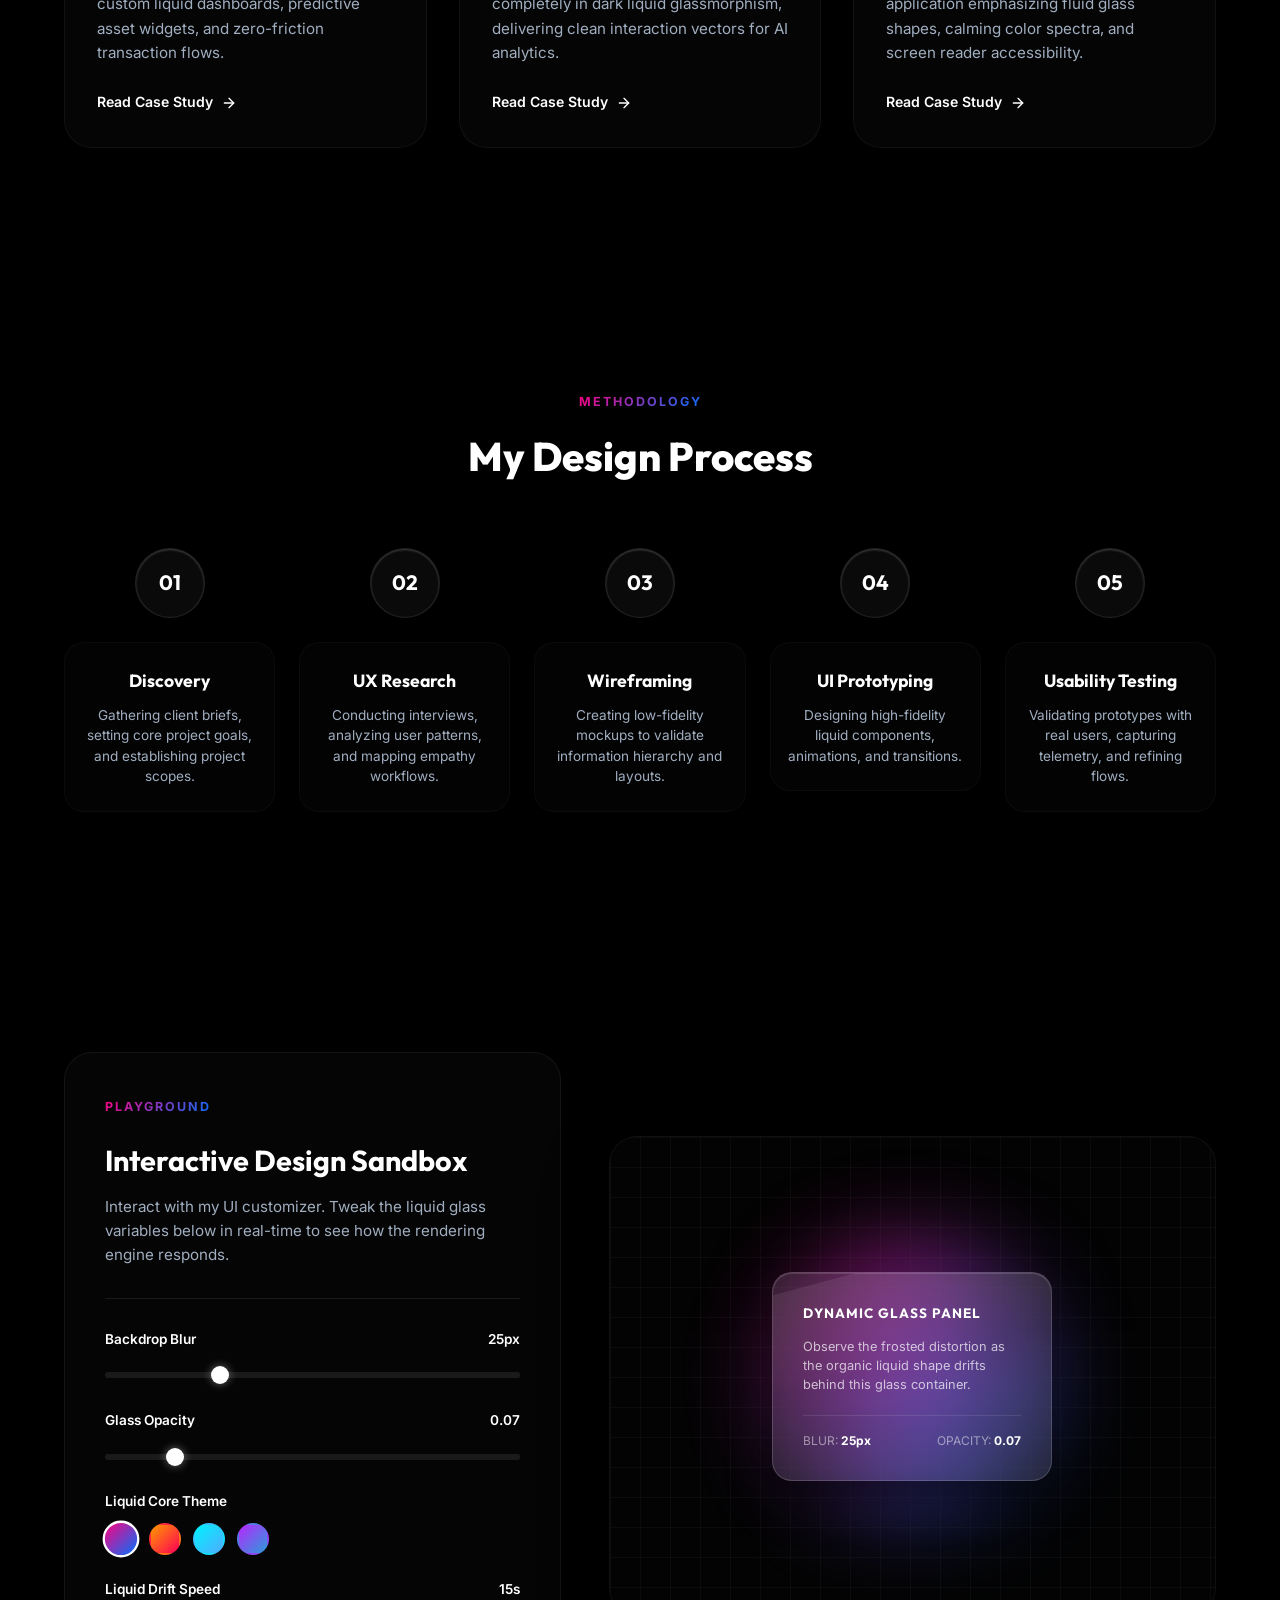
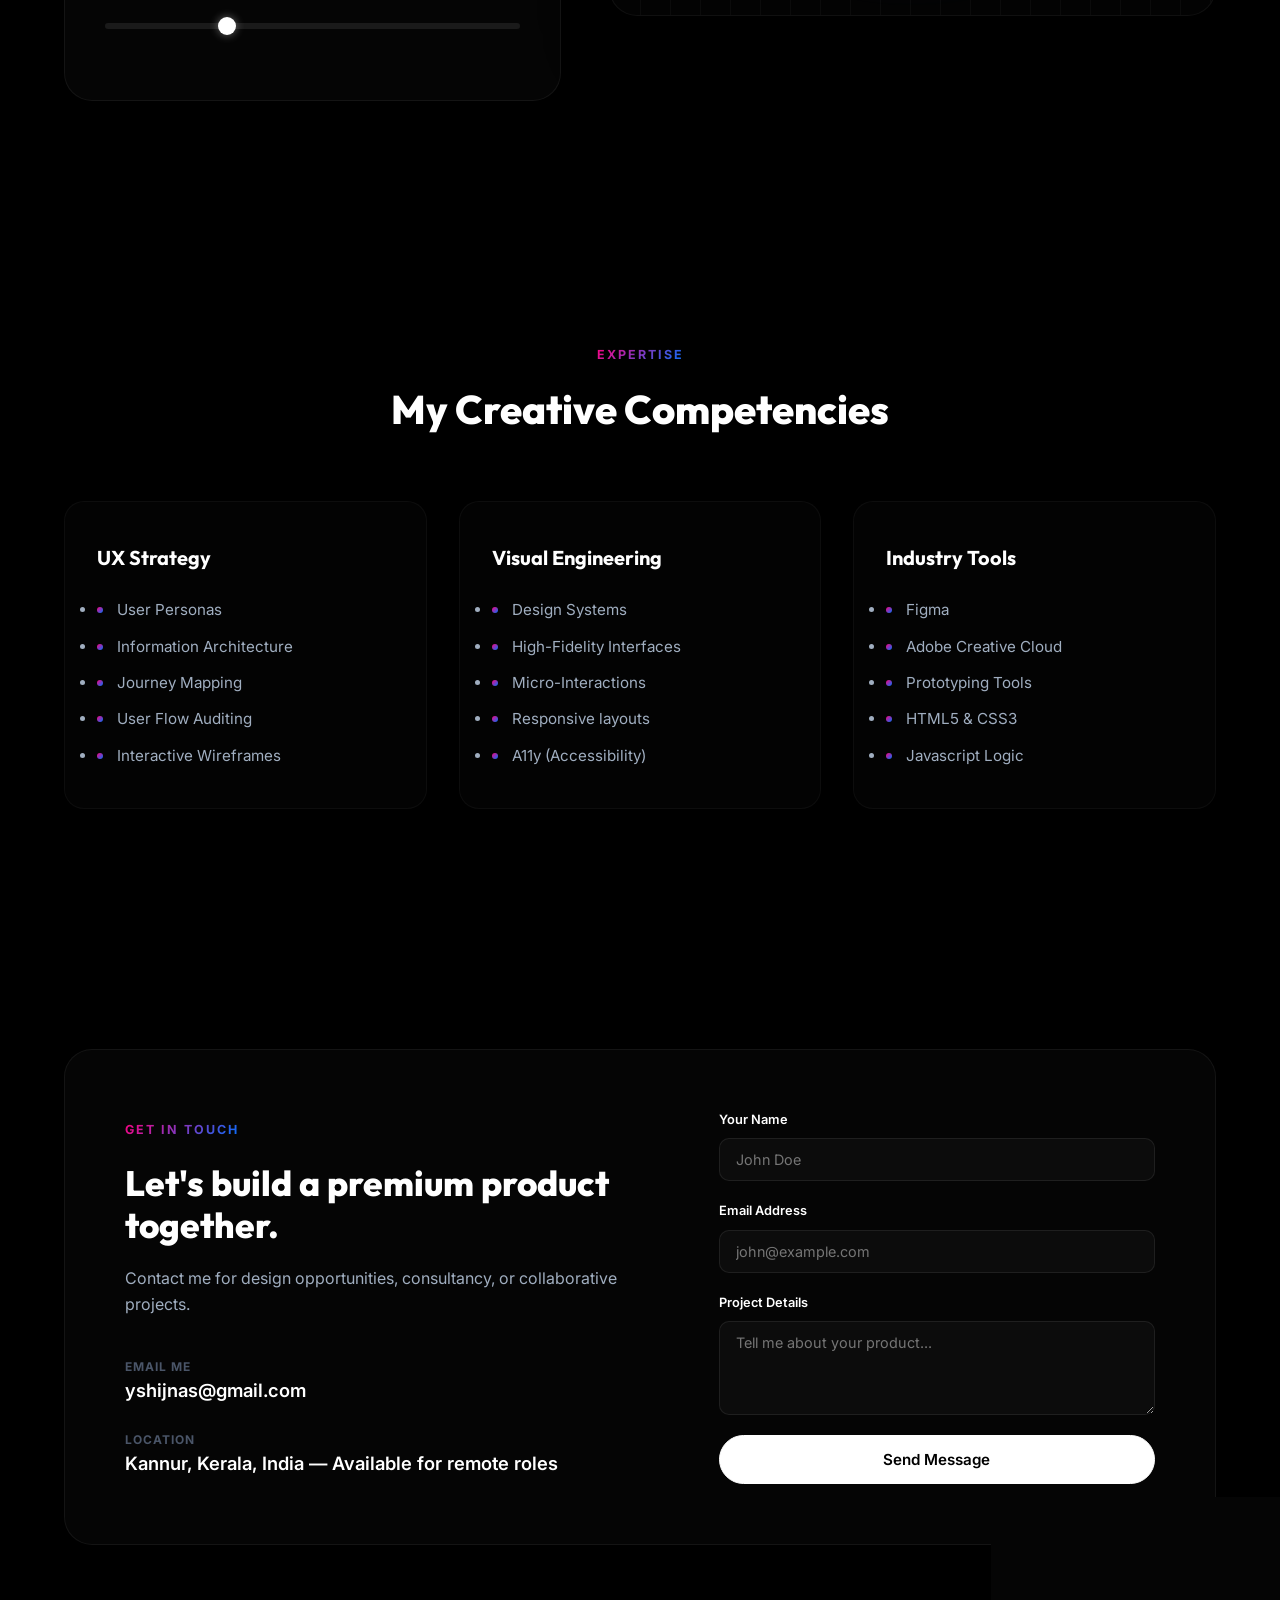
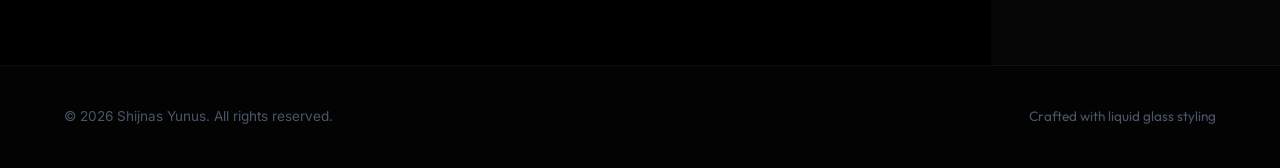
==== commit 62b94071: "feat: add generated Ezio Auditore 16:9 cinematic parallax wallpaper asset" ====
--- a/ui-ux/index.html
+++ b/ui-ux/index.html
@@ -12,7 +12,7 @@
   <link href="https://fonts.googleapis.com/css2?family=Inter:wght@300;400;500;600;700&family=Outfit:wght@400;500;600;700;800&display=swap" rel="stylesheet">
   
   <!-- CSS Stylesheet -->
-  <link rel="stylesheet" href="styles.css">
+  <link rel="stylesheet" href="styles.css?v=1.3">
 </head>
 <body>
 
@@ -373,6 +373,6 @@
   </footer>
 
   <!-- Script File -->
-  <script src="script.js"></script>
+  <script src="script.js?v=1.3"></script>
 </body>
 </html>
--- a/ui-ux/styles.css
+++ b/ui-ux/styles.css
@@ -9,9 +9,9 @@
   --text-muted: #4a5568;
   
   /* Glass Variables (Can be updated dynamically by JS Sandbox) */
-  --glass-blur: 25px;
-  --glass-opacity: 0.07;
-  --glass-border: rgba(255, 255, 255, 0.08);
+  --glass-blur: 35px;
+  --glass-opacity: 0.10;
+  --glass-border: rgba(255, 255, 255, 0.16);
   --glass-background: rgba(255, 255, 255, var(--glass-opacity));
   
   /* Active Liquid Core Theme Gradients */
@@ -22,11 +22,82 @@
   --font-display: 'Outfit', sans-serif;
   --font-body: 'Inter', sans-serif;
   
-  --radius-sm: 8px;
-  --radius-md: 16px;
-  --radius-lg: 32px;
+  --radius-sm: 10px;
+  --radius-md: 20px;
+  --radius-lg: 28px;
   --transition-normal: 0.4s cubic-bezier(0.16, 1, 0.3, 1);
   --transition-fast: 0.2s cubic-bezier(0.16, 1, 0.3, 1);
+}
+
+/* ==========================================================================
+   IPHONE LIQUID GLASS CORE COMPONENT OVERRIDES
+   ========================================================================== */
+.glass-card, 
+.glass-work-card, 
+.glass-skill-node, 
+.glass-sandbox-panel, 
+.sandbox-preview-container, 
+.contact-glass-card, 
+.glass-header {
+  background: 
+    linear-gradient(135deg, rgba(12, 14, 18, 0.6) 0%, rgba(6, 8, 10, 0.75) 100%) padding-box,
+    linear-gradient(135deg, rgba(255, 255, 255, 0.4) 0%, rgba(0, 242, 254, 0.25) 30%, rgba(255, 255, 255, 0.05) 60%, rgba(0, 242, 254, 0.35) 100%) border-box !important;
+  border: 1px solid transparent !important;
+  backdrop-filter: blur(var(--glass-blur)) saturate(210%) !important;
+  -webkit-backdrop-filter: blur(var(--glass-blur)) saturate(210%) !important;
+  box-shadow: 
+    0 16px 40px 0 rgba(0, 0, 0, 0.55),
+    inset 1px 1px 2px 0 rgba(255, 255, 255, 0.2),
+    inset -1px -1px 3px 0 rgba(0, 0, 0, 0.3) !important;
+  border-radius: 45px !important; /* Extremely smooth rounded capsule borders */
+  transition: transform 0.4s cubic-bezier(0.16, 1, 0.3, 1), box-shadow 0.4s cubic-bezier(0.16, 1, 0.3, 1), background-color 0.4s cubic-bezier(0.16, 1, 0.3, 1) !important;
+}
+
+/* Pill / Capsule shapes for buttons, badges, inputs, and tags */
+.btn, 
+.card-tag, 
+.sandbox-control-btn, 
+.sandbox-label,
+.nav-link,
+.social-link,
+.node-circle,
+.contact-input,
+.contact-textarea,
+.nav-btn {
+  border-radius: 9999px !important; /* Perfect oval capsules */
+}
+
+/* Textarea needs slightly less radius to avoid clipping text */
+.contact-textarea {
+  border-radius: 24px !important;
+  padding: 18px 24px !important;
+}
+
+.glass-card:hover, 
+.glass-work-card:hover, 
+.glass-skill-node:hover, 
+.glass-sandbox-panel:hover,
+.contact-glass-card:hover {
+  transform: translateY(-5px) scale(1.015) !important;
+  background: 
+    linear-gradient(135deg, rgba(25, 28, 35, 0.7) 0%, rgba(15, 18, 22, 0.8) 100%) padding-box,
+    linear-gradient(135deg, rgba(255, 255, 255, 0.55) 0%, rgba(0, 242, 254, 0.35) 30%, rgba(255, 255, 255, 0.1) 60%, rgba(0, 242, 254, 0.5) 100%) border-box !important;
+  border: 1px solid transparent !important;
+  box-shadow: 
+    0 24px 50px 0 rgba(0, 0, 0, 0.7),
+    inset 1px 1px 2px 0 rgba(255, 255, 255, 0.3),
+    inset -1px -1px 3px 0 rgba(0, 0, 0, 0.2) !important;
+}
+
+/* iOS active scaling click feedback */
+.glass-card:active, 
+.glass-work-card:active, 
+.glass-skill-node:active, 
+.glass-sandbox-panel:active,
+.contact-glass-card:active,
+.btn:active,
+.sandbox-control-btn:active {
+  transform: scale(0.97) !important;
 }
 
 /* ==========================================================================
@@ -169,16 +240,18 @@
    GLASS HEADER
    ========================================================================== */
 .glass-header {
-  height: 80px;
+  height: 70px;
   position: fixed;
-  top: 0; left: 0; right: 0;
+  top: 20px; 
+  left: 5%; 
+  right: 5%;
   z-index: 1000;
   display: flex;
   align-items: center;
-  background-color: rgba(0, 0, 0, 0.4);
-  backdrop-filter: blur(20px);
-  -webkit-backdrop-filter: blur(20px);
-  border-bottom: 1px solid rgba(255, 255, 255, 0.05);
+  border-radius: 9999px !important;
+  margin: 0 auto;
+  width: 90%;
+  max-width: 1200px;
   transition: var(--transition-normal);
 }
 
